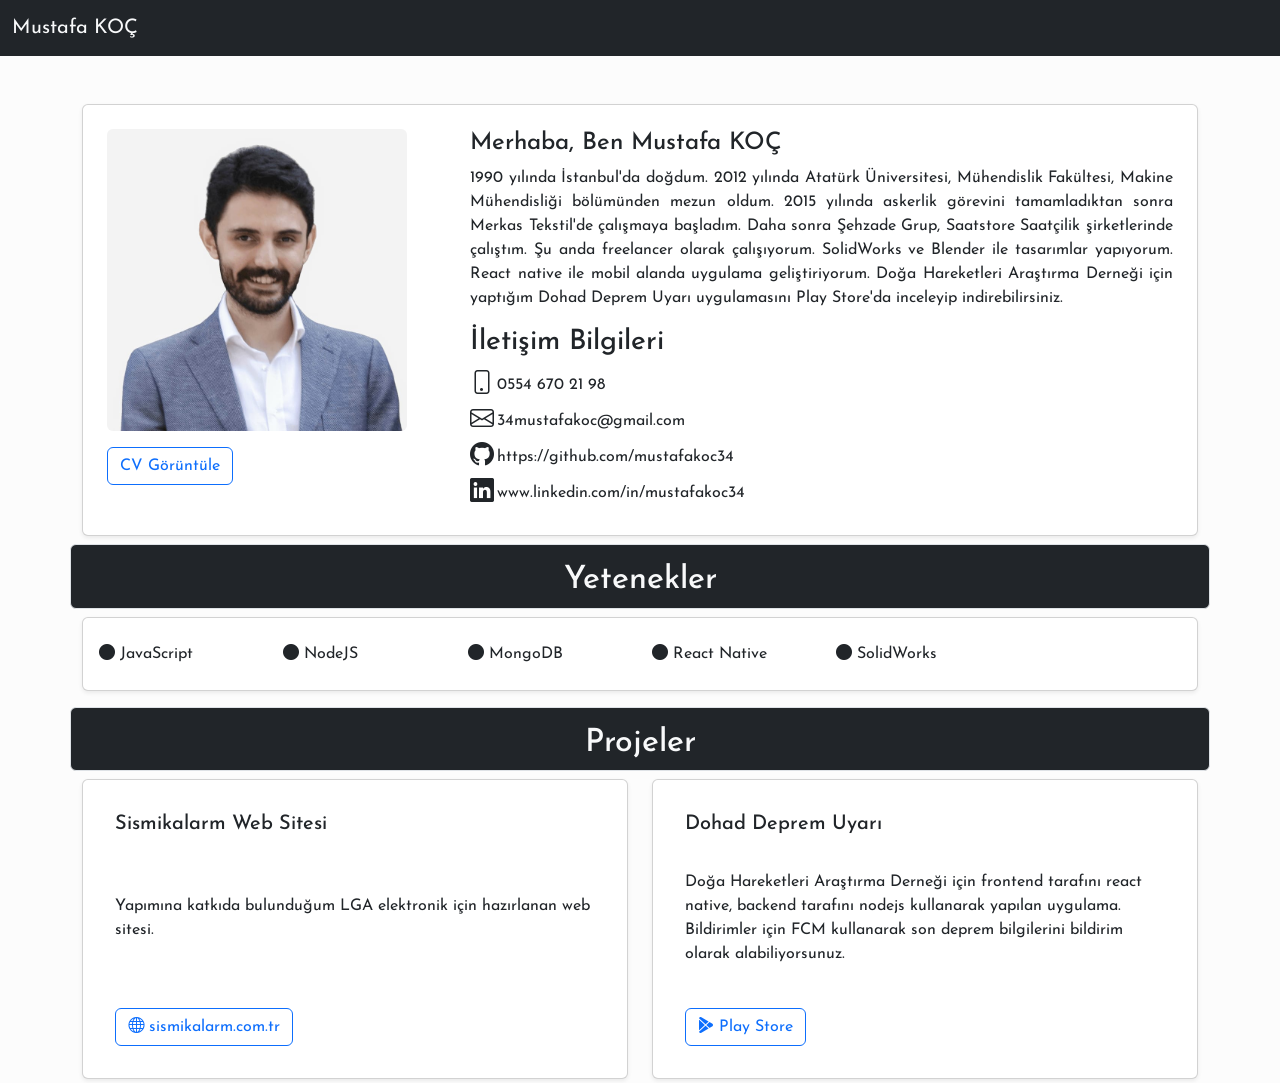
==== index.html @ b3fc7841 "update" ====
<!DOCTYPE html>
<html lang="en">

<head>
    <meta charset="UTF-8">
    <meta http-equiv="X-UA-Compatible" content="IE=edge">
    <meta name="viewport" content="width=device-width, initial-scale=1.0">
    <link href="https://fonts.googleapis.com/css2?family=Josefin+Sans&display=swap" rel="stylesheet">
    <link rel="stylesheet" href="https://cdn.jsdelivr.net/npm/bootstrap@5.2.3/dist/css/bootstrap.min.css">
    <link rel="stylesheet" href="https://cdn.jsdelivr.net/npm/bootstrap-icons@1.10.5/font/bootstrap-icons.css">
    <link rel="stylesheet" href="style.css">
    <title>Mustafa Koç | Portfolyo</title>
</head>

<body>
    <nav class="navbar navbar-expand-lg bg-dark">
        <div class="container-fluid">
            <a class="navbar-brand text-light" href="#">Mustafa KOÇ</a>
        </div>
    </nav>
    <div class="container">
        <div class="row mt-5">
            <div class="col-sm-12 col-lg-12">
                <div class="card shadow-sm mb-2 p-4 bg-body rounded" style="max-width: 100%; min-height:400px ">
                    <div class="row">
                        <div class="col-md-4">
                            <img src="./img/pp-3.jpeg" class="img-fluid rounded bg-white" alt="profil"
                                style="width: 300px;">
                            <a href="./Profile.pdf"
                                class="btn btn-outline-primary mt-3 mb-3 text-decoration-none text-center">CV
                                Görüntüle
                            </a>
                        </div>
                        <div class="col-md-8">
                            <div >
                                <h4 class="card-title">Merhaba, Ben Mustafa KOÇ</h4>
                                <p class="card-text" style="text-align: justify;">
                                    1990 yılında İstanbul'da doğdum. 2012
                                    yılında Atatürk
                                    Üniversitesi,
                                    Mühendislik Fakültesi,
                                    Makine Mühendisliği bölümünden mezun oldum. 2015 yılında askerlik görevini
                                    tamamladıktan
                                    sonra Merkas Tekstil'de çalışmaya başladım. Daha sonra Şehzade Grup,
                                    Saatstore
                                    Saatçilik
                                    şirketlerinde çalıştım. Şu anda freelancer olarak çalışıyorum.
                                    SolidWorks ve Blender ile tasarımlar yapıyorum. React native ile
                                    mobil alanda uygulama geliştiriyorum.
                                    Doğa
                                    Hareketleri
                                    Araştırma Derneği için
                                    yaptığım Dohad Deprem Uyarı uygulamasını Play Store'da inceleyip
                                    indirebilirsiniz.
                                </p>
                                <h3 class="mt-2">İletişim Bilgileri</h3>
                                <div class="col-sm-3 col-md-12 d-flex align-items-center">
                                    <i class="bi bi-phone" style="font-size: x-large; padding-right:3px;"></i>
                                    <span>0554 670 21 98</span>
                                </div>
                                <div class="col-sm-3 col-md-12 d-flex align-items-center">
                                    <i class="bi bi-envelope" style="font-size: x-large; padding-right:3px;"></i>
                                    <span>34mustafakoc@gmail.com</span>
                                </div>
                                <div class="col-sm-3 col-md-12 d-flex align-items-center">
                                    <i class="bi bi-github" style="font-size: x-large; padding-right:3px;"></i>
                                    <span>https://github.com/mustafakoc34</span>
                                </div>
                                <div class="col-sm-3 col-md-12 d-flex align-items-center">
                                    <i class="bi bi-linkedin" style="font-size: x-large; padding-right:3px;"></i>
                                    <span>www.linkedin.com/in/mustafakoc34</span>
                                </div>
                            </div>
                        </div>
                    </div>
                </div>
            </div>
            <div class="col-sm-12 col-lg-12">
                <div class="row">
                    <div class="border bg-dark text-light rounded mb-2 pt-3 d-flex justify-content-center">
                        <h2>Yetenekler</h2>
                    </div>
                    <div class="col-sm-12">
                        <div class="card shadow-sm p-3 mb-3 bg-body rounded">
                            <div class="row">

                                <div class="col-sm-12 col-lg-2 my-2">
                                    <i class="bi bi-circle-fill"></i>
                                    <span>JavaScript</span>
                                </div>
                                <div class="col-sm-12 col-lg-2 my-2">
                                    <i class="bi bi-circle-fill"></i>
                                    <span>NodeJS</span>
                                </div>
                                <div class="col-sm-12 col-lg-2 my-2">
                                    <i class="bi bi-circle-fill"></i>
                                    <span>MongoDB</span>
                                </div>
                                <div class="col-sm-12 col-lg-2 my-2">
                                    <i class="bi bi-circle-fill"></i>
                                    <span>React Native</span>
                                </div>
                                <div class="col-sm-12 col-lg-2 my-2">
                                    <i class="bi bi-circle-fill"></i>
                                    <span>SolidWorks</span>
                                </div>
                            </div>
                            
                        </div>

                    </div>

                    <div class="border bg-dark text-light rounded mb-2 pt-3 d-flex justify-content-center">
                        <h2>Projeler</h2>
                    </div>
                    <div class="col-sm-12 col-lg-6">
                        <div class="card shadow-sm p-3 mb-1 bg-body rounded" style="min-height:300px">
                            <div class="card-body d-flex align-content-between flex-wrap">
                                <h5 class="card-title">Sismikalarm Web Sitesi</h5>
                                <p class="card-text">Yapımına katkıda bulunduğum LGA elektronik için hazırlanan
                                    web sitesi.
                                </p>
                                <a href="https://sismikalarm.com.tr/" class="btn btn-outline-primary"><i
                                        class="bi bi-globe"></i> sismikalarm.com.tr</a>
                            </div>
                        </div>
                    </div>
                    <div class="col-sm-12 col-lg-6">
                        <div class="card shadow-sm p-3 mb-1 bg-body rounded" style="min-height:300px">
                            <div class="card-body d-flex align-content-between flex-wrap">
                                <h5 class="card-title">Dohad Deprem Uyarı</h5>
                                <p class="card-text">Doğa Hareketleri Araştırma Derneği için frontend tarafını
                                    react
                                    native,
                                    backend tarafını nodejs
                                    kullanarak yapılan uygulama.
                                    Bildirimler için FCM kullanarak son deprem bilgilerini bildirim olarak
                                    alabiliyorsunuz.
                                </p>
                                <a href="https://play.google.com/store/apps/details?id=com.dohadapp&gl=TR"
                                    class="btn btn-outline-primary"><i class="bi bi-google-play"></i> Play
                                    Store</a>
                            </div>
                        </div>
                    </div>
                </div>
            </div>
        </div>
    </div>
    <script src=" 	https://cdn.jsdelivr.net/npm/bootstrap@5.2.3/dist/js/bootstrap.bundle.min.js"></script>
</body>

</html>
---- style.css ----
body {
    margin: 0px;
    font-family: 'Josefin Sans', sans-serif;
    height: auto;
    background-color: rgb(252, 252, 252);
    
}
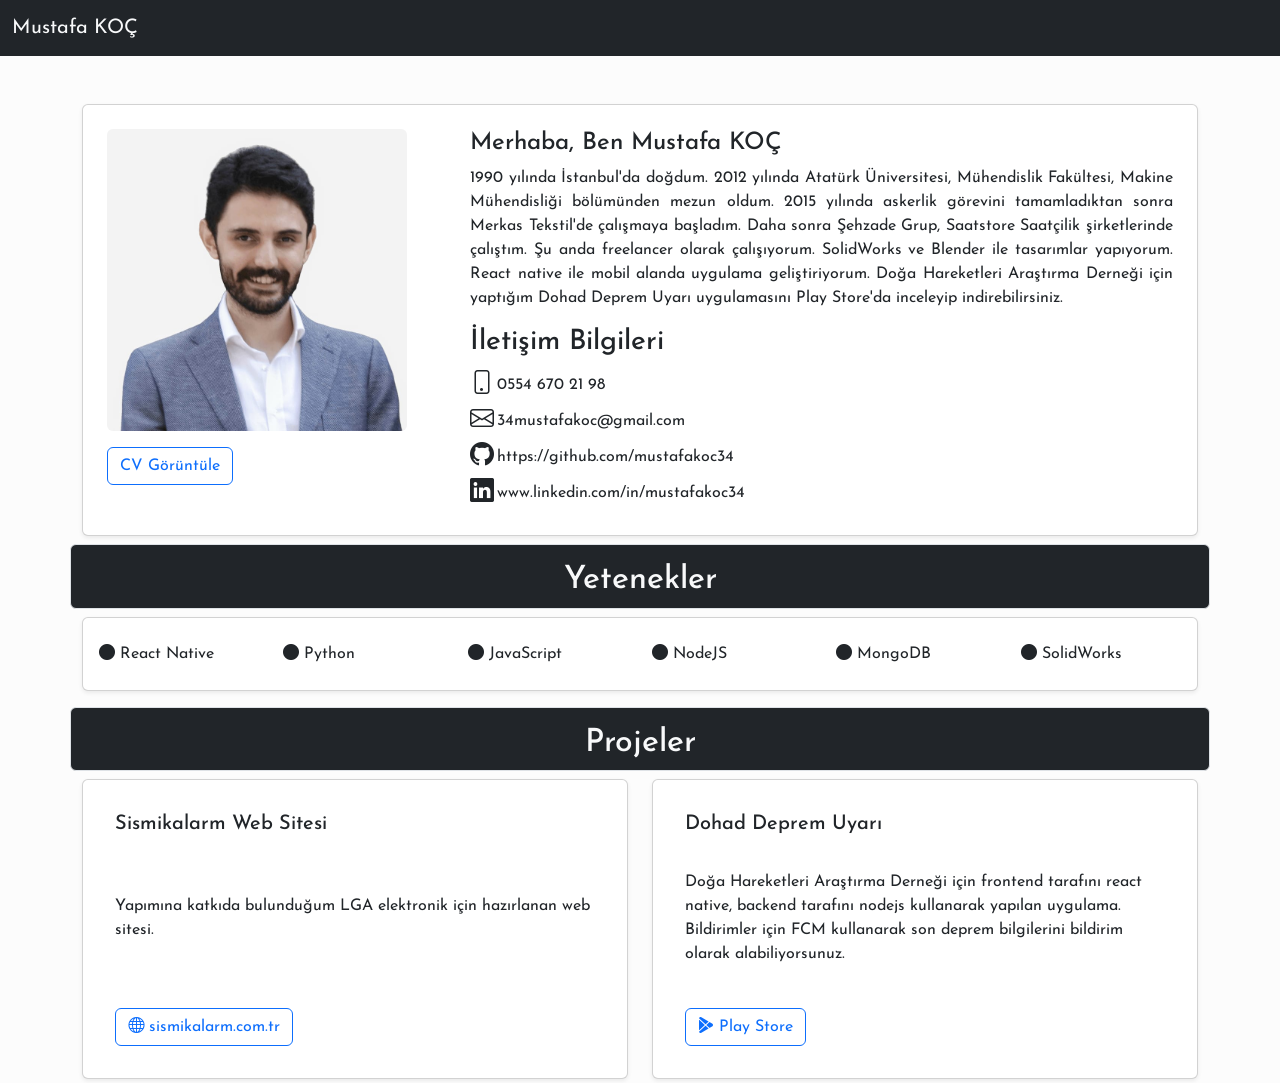
==== commit 1c334951: "update" ====
--- a/index.html
+++ b/index.html
@@ -86,6 +86,14 @@
 
                                 <div class="col-sm-12 col-lg-2 my-2">
                                     <i class="bi bi-circle-fill"></i>
+                                    <span>React Native</span>
+                                </div>
+                                <div class="col-sm-12 col-lg-2 my-2">
+                                    <i class="bi bi-circle-fill"></i>
+                                    <span>Python</span>
+                                </div>
+                                <div class="col-sm-12 col-lg-2 my-2">
+                                    <i class="bi bi-circle-fill"></i>
                                     <span>JavaScript</span>
                                 </div>
                                 <div class="col-sm-12 col-lg-2 my-2">
@@ -95,10 +103,6 @@
                                 <div class="col-sm-12 col-lg-2 my-2">
                                     <i class="bi bi-circle-fill"></i>
                                     <span>MongoDB</span>
-                                </div>
-                                <div class="col-sm-12 col-lg-2 my-2">
-                                    <i class="bi bi-circle-fill"></i>
-                                    <span>React Native</span>
                                 </div>
                                 <div class="col-sm-12 col-lg-2 my-2">
                                     <i class="bi bi-circle-fill"></i>
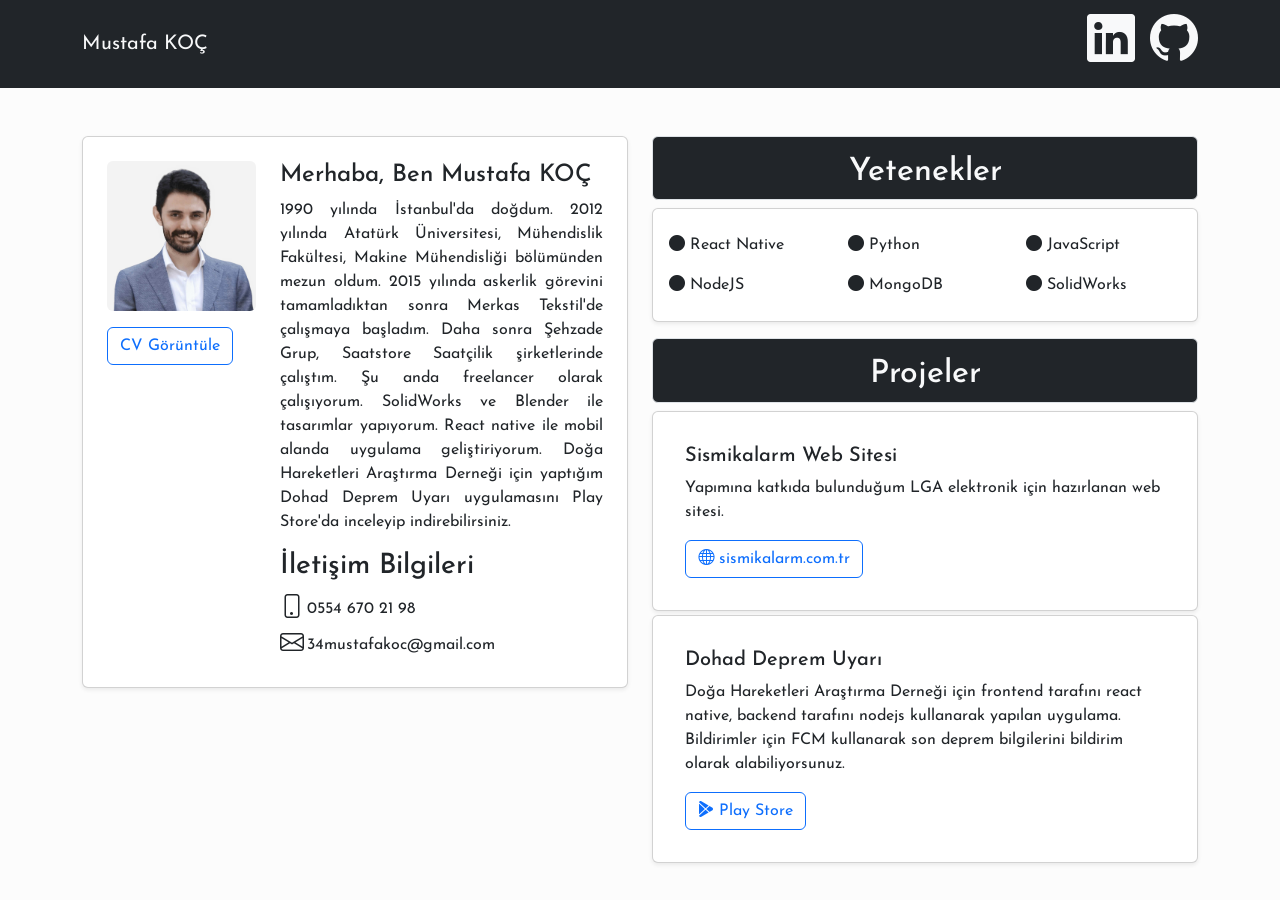
==== commit 201ca942: "update" ====
--- a/index.html
+++ b/index.html
@@ -14,15 +14,26 @@
 
 <body>
     <nav class="navbar navbar-expand-lg bg-dark">
-        <div class="container-fluid">
+        <div class="container">
             <a class="navbar-brand text-light" href="#">Mustafa KOÇ</a>
+            <div>
+                <a href="https://www.linkedin.com/in/mustafakoc34" target="_blank" class="link-dark text-light"
+                    style="margin-right:10px; text-decoration: none;">
+                    <i class="bi bi-linkedin" style="font-size: xxx-large"></i>
+                </a>
+                <a href="https://github.com/mustafakoc34" target="_blank" class="link-dark text-light"
+                    style="text-decoration: none;">
+                    <i class="bi bi-github" style="font-size: xxx-large;"></i>
+                </a>
+            </div>
         </div>
     </nav>
     <div class="container">
         <div class="row mt-5">
-            <div class="col-sm-12 col-lg-12">
+            <div class="col-sm-12 col-lg-6">
                 <div class="card shadow-sm mb-2 p-4 bg-body rounded" style="max-width: 100%; min-height:400px ">
                     <div class="row">
+
                         <div class="col-md-4">
                             <img src="./img/pp-3.jpeg" class="img-fluid rounded bg-white" alt="profil"
                                 style="width: 300px;">
@@ -32,7 +43,7 @@
                             </a>
                         </div>
                         <div class="col-md-8">
-                            <div >
+                            <div>
                                 <h4 class="card-title">Merhaba, Ben Mustafa KOÇ</h4>
                                 <p class="card-text" style="text-align: justify;">
                                     1990 yılında İstanbul'da doğdum. 2012
@@ -62,63 +73,53 @@
                                     <i class="bi bi-envelope" style="font-size: x-large; padding-right:3px;"></i>
                                     <span>34mustafakoc@gmail.com</span>
                                 </div>
-                                <div class="col-sm-3 col-md-12 d-flex align-items-center">
-                                    <i class="bi bi-github" style="font-size: x-large; padding-right:3px;"></i>
-                                    <span>https://github.com/mustafakoc34</span>
-                                </div>
-                                <div class="col-sm-3 col-md-12 d-flex align-items-center">
-                                    <i class="bi bi-linkedin" style="font-size: x-large; padding-right:3px;"></i>
-                                    <span>www.linkedin.com/in/mustafakoc34</span>
-                                </div>
+
                             </div>
                         </div>
                     </div>
                 </div>
             </div>
-            <div class="col-sm-12 col-lg-12">
+            <div class="col-sm-12 col-lg-6">
                 <div class="row">
-                    <div class="border bg-dark text-light rounded mb-2 pt-3 d-flex justify-content-center">
-                        <h2>Yetenekler</h2>
-                    </div>
                     <div class="col-sm-12">
+                        <div class="border bg-dark text-light rounded mb-2 pt-3 d-flex justify-content-center">
+                            <h2>Yetenekler</h2>
+                        </div>
                         <div class="card shadow-sm p-3 mb-3 bg-body rounded">
                             <div class="row">
 
-                                <div class="col-sm-12 col-lg-2 my-2">
+                                <div class="col-sm-12 col-lg-4 my-2">
                                     <i class="bi bi-circle-fill"></i>
                                     <span>React Native</span>
                                 </div>
-                                <div class="col-sm-12 col-lg-2 my-2">
+                                <div class="col-sm-12 col-lg-4 my-2">
                                     <i class="bi bi-circle-fill"></i>
                                     <span>Python</span>
                                 </div>
-                                <div class="col-sm-12 col-lg-2 my-2">
+                                <div class="col-sm-12 col-lg-4 my-2">
                                     <i class="bi bi-circle-fill"></i>
                                     <span>JavaScript</span>
                                 </div>
-                                <div class="col-sm-12 col-lg-2 my-2">
+                                <div class="col-sm-12 col-lg-4 my-2">
                                     <i class="bi bi-circle-fill"></i>
                                     <span>NodeJS</span>
                                 </div>
-                                <div class="col-sm-12 col-lg-2 my-2">
+                                <div class="col-sm-12 col-lg-4 my-2">
                                     <i class="bi bi-circle-fill"></i>
                                     <span>MongoDB</span>
                                 </div>
-                                <div class="col-sm-12 col-lg-2 my-2">
+                                <div class="col-sm-12 col-lg-4 my-2">
                                     <i class="bi bi-circle-fill"></i>
                                     <span>SolidWorks</span>
                                 </div>
                             </div>
-                            
                         </div>
-
                     </div>
-
-                    <div class="border bg-dark text-light rounded mb-2 pt-3 d-flex justify-content-center">
-                        <h2>Projeler</h2>
-                    </div>
-                    <div class="col-sm-12 col-lg-6">
-                        <div class="card shadow-sm p-3 mb-1 bg-body rounded" style="min-height:300px">
+                    <div class="col-sm-12 col-lg-12">
+                        <div class="border bg-dark text-light rounded mb-2 pt-3 d-flex justify-content-center">
+                            <h2>Projeler</h2>
+                        </div>
+                        <div class="card shadow-sm p-3 mb-1 bg-body rounded" style="min-height:200px">
                             <div class="card-body d-flex align-content-between flex-wrap">
                                 <h5 class="card-title">Sismikalarm Web Sitesi</h5>
                                 <p class="card-text">Yapımına katkıda bulunduğum LGA elektronik için hazırlanan
@@ -128,9 +129,7 @@
                                         class="bi bi-globe"></i> sismikalarm.com.tr</a>
                             </div>
                         </div>
-                    </div>
-                    <div class="col-sm-12 col-lg-6">
-                        <div class="card shadow-sm p-3 mb-1 bg-body rounded" style="min-height:300px">
+                        <div class="card shadow-sm p-3 mb-1 bg-body rounded" style="min-height:200px">
                             <div class="card-body d-flex align-content-between flex-wrap">
                                 <h5 class="card-title">Dohad Deprem Uyarı</h5>
                                 <p class="card-text">Doğa Hareketleri Araştırma Derneği için frontend tarafını
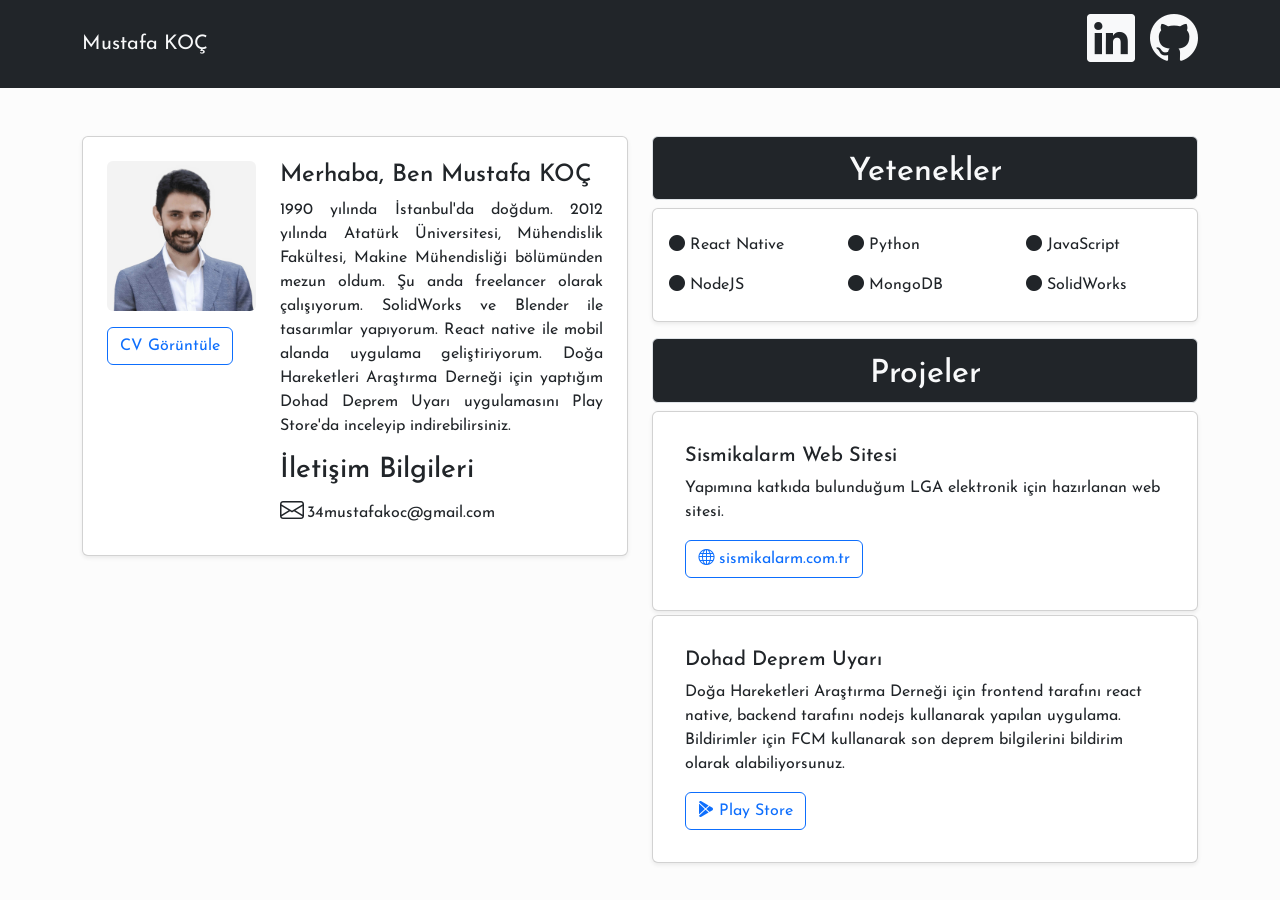
==== commit 8504eee2: "update" ====
--- a/index.html
+++ b/index.html
@@ -50,12 +50,7 @@
                                     yılında Atatürk
                                     Üniversitesi,
                                     Mühendislik Fakültesi,
-                                    Makine Mühendisliği bölümünden mezun oldum. 2015 yılında askerlik görevini
-                                    tamamladıktan
-                                    sonra Merkas Tekstil'de çalışmaya başladım. Daha sonra Şehzade Grup,
-                                    Saatstore
-                                    Saatçilik
-                                    şirketlerinde çalıştım. Şu anda freelancer olarak çalışıyorum.
+                                    Makine Mühendisliği bölümünden mezun oldum. Şu anda freelancer olarak çalışıyorum.
                                     SolidWorks ve Blender ile tasarımlar yapıyorum. React native ile
                                     mobil alanda uygulama geliştiriyorum.
                                     Doğa
@@ -65,10 +60,7 @@
                                     indirebilirsiniz.
                                 </p>
                                 <h3 class="mt-2">İletişim Bilgileri</h3>
-                                <div class="col-sm-3 col-md-12 d-flex align-items-center">
-                                    <i class="bi bi-phone" style="font-size: x-large; padding-right:3px;"></i>
-                                    <span>0554 670 21 98</span>
-                                </div>
+                                
                                 <div class="col-sm-3 col-md-12 d-flex align-items-center">
                                     <i class="bi bi-envelope" style="font-size: x-large; padding-right:3px;"></i>
                                     <span>34mustafakoc@gmail.com</span>
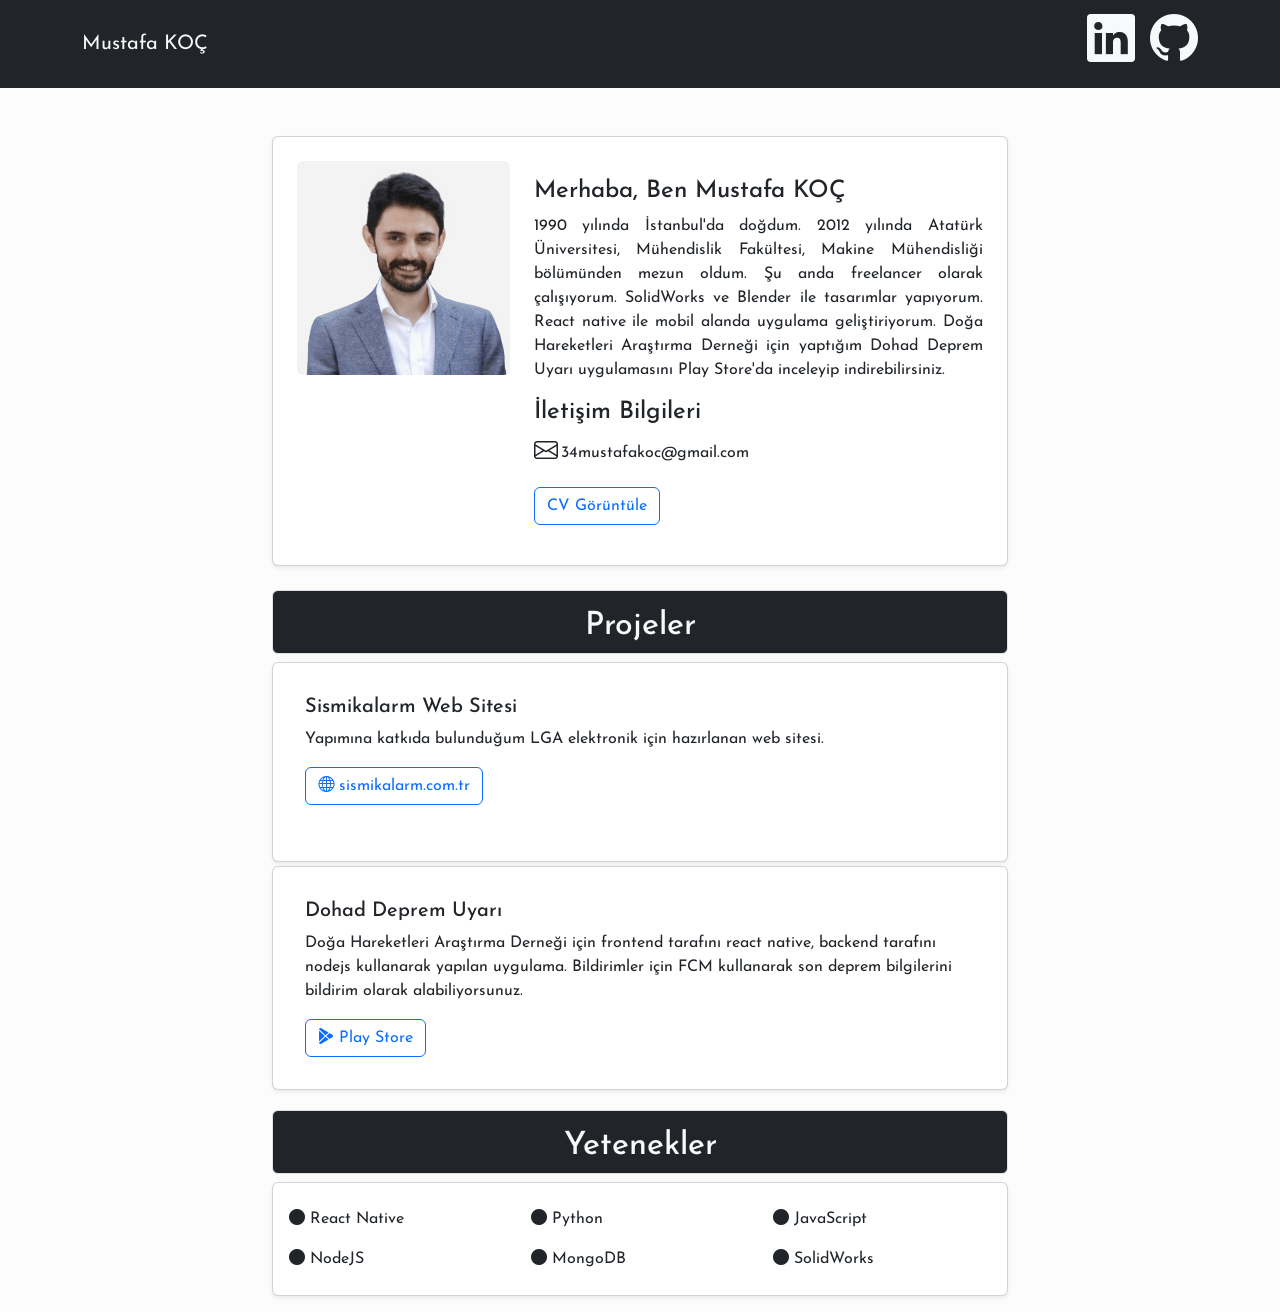
==== commit 68b28aec: "." ====
--- a/index.html
+++ b/index.html
@@ -30,21 +30,18 @@
     </nav>
     <div class="container">
         <div class="row mt-5">
-            <div class="col-sm-12 col-lg-6">
+            <div class="col-sm-8 offset-sm-2">
                 <div class="card shadow-sm mb-2 p-4 bg-body rounded" style="max-width: 100%; min-height:400px ">
                     <div class="row">
 
                         <div class="col-md-4">
                             <img src="./img/pp-3.jpeg" class="img-fluid rounded bg-white" alt="profil"
                                 style="width: 300px;">
-                            <a href="./Profile.pdf"
-                                class="btn btn-outline-primary mt-3 mb-3 text-decoration-none text-center">CV
-                                Görüntüle
-                            </a>
+                            
                         </div>
                         <div class="col-md-8">
                             <div>
-                                <h4 class="card-title">Merhaba, Ben Mustafa KOÇ</h4>
+                                <h4 class="card-title mt-3">Merhaba, Ben Mustafa KOÇ</h4>
                                 <p class="card-text" style="text-align: justify;">
                                     1990 yılında İstanbul'da doğdum. 2012
                                     yılında Atatürk
@@ -59,22 +56,59 @@
                                     yaptığım Dohad Deprem Uyarı uygulamasını Play Store'da inceleyip
                                     indirebilirsiniz.
                                 </p>
-                                <h3 class="mt-2">İletişim Bilgileri</h3>
+                                <h4 class="mt-2">İletişim Bilgileri</h4>
                                 
                                 <div class="col-sm-3 col-md-12 d-flex align-items-center">
                                     <i class="bi bi-envelope" style="font-size: x-large; padding-right:3px;"></i>
                                     <span>34mustafakoc@gmail.com</span>
+                                    
                                 </div>
+                                <a href="./Profile.pdf"
+                                class="btn btn-outline-primary mt-3 mb-3 text-decoration-none text-center">CV
+                                Görüntüle
+                            </a>
 
                             </div>
                         </div>
                     </div>
                 </div>
             </div>
-            <div class="col-sm-12 col-lg-6">
+            <div class="col-sm-8 offset-sm-2">
                 <div class="row">
+                    
                     <div class="col-sm-12">
-                        <div class="border bg-dark text-light rounded mb-2 pt-3 d-flex justify-content-center">
+                        <div class="border bg-dark text-light rounded mb-2 mt-3 pt-3 d-flex justify-content-center">
+                            <h2>Projeler</h2>
+                        </div>
+                        <div class="card shadow-sm p-3 mb-1 bg-body rounded" style="min-height:200px">
+                            <div class="card-body align-content-between flex-wrap">
+                                <h5 class="card-title">Sismikalarm Web Sitesi</h5>
+                                <p class="card-text">Yapımına katkıda bulunduğum LGA elektronik için hazırlanan
+                                    web sitesi.
+                                </p>
+                                <a href="https://sismikalarm.com.tr/" class="btn btn-outline-primary"><i
+                                        class="bi bi-globe"></i> sismikalarm.com.tr</a>
+                            </div>
+                        </div>
+                        <div class="card shadow-sm p-3 mb-1 bg-body rounded" style="min-height:200px">
+                            <div class="card-body d-flex align-content-between flex-wrap">
+                                <h5 class="card-title">Dohad Deprem Uyarı</h5>
+                                <p class="card-text">Doğa Hareketleri Araştırma Derneği için frontend tarafını
+                                    react
+                                    native,
+                                    backend tarafını nodejs
+                                    kullanarak yapılan uygulama.
+                                    Bildirimler için FCM kullanarak son deprem bilgilerini bildirim olarak
+                                    alabiliyorsunuz.
+                                </p>
+                                <a href="https://play.google.com/store/apps/details?id=com.dohadapp&gl=TR"
+                                    class="btn btn-outline-primary"><i class="bi bi-google-play"></i> Play
+                                    Store</a>
+                            </div>
+                        </div>
+                    </div>
+                    <div class="col-sm-12">
+                        <div class="border bg-dark text-light rounded mb-2 mt-3 pt-3 d-flex justify-content-center">
                             <h2>Yetenekler</h2>
                         </div>
                         <div class="card shadow-sm p-3 mb-3 bg-body rounded">
@@ -107,37 +141,6 @@
                             </div>
                         </div>
                     </div>
-                    <div class="col-sm-12 col-lg-12">
-                        <div class="border bg-dark text-light rounded mb-2 pt-3 d-flex justify-content-center">
-                            <h2>Projeler</h2>
-                        </div>
-                        <div class="card shadow-sm p-3 mb-1 bg-body rounded" style="min-height:200px">
-                            <div class="card-body d-flex align-content-between flex-wrap">
-                                <h5 class="card-title">Sismikalarm Web Sitesi</h5>
-                                <p class="card-text">Yapımına katkıda bulunduğum LGA elektronik için hazırlanan
-                                    web sitesi.
-                                </p>
-                                <a href="https://sismikalarm.com.tr/" class="btn btn-outline-primary"><i
-                                        class="bi bi-globe"></i> sismikalarm.com.tr</a>
-                            </div>
-                        </div>
-                        <div class="card shadow-sm p-3 mb-1 bg-body rounded" style="min-height:200px">
-                            <div class="card-body d-flex align-content-between flex-wrap">
-                                <h5 class="card-title">Dohad Deprem Uyarı</h5>
-                                <p class="card-text">Doğa Hareketleri Araştırma Derneği için frontend tarafını
-                                    react
-                                    native,
-                                    backend tarafını nodejs
-                                    kullanarak yapılan uygulama.
-                                    Bildirimler için FCM kullanarak son deprem bilgilerini bildirim olarak
-                                    alabiliyorsunuz.
-                                </p>
-                                <a href="https://play.google.com/store/apps/details?id=com.dohadapp&gl=TR"
-                                    class="btn btn-outline-primary"><i class="bi bi-google-play"></i> Play
-                                    Store</a>
-                            </div>
-                        </div>
-                    </div>
                 </div>
             </div>
         </div>
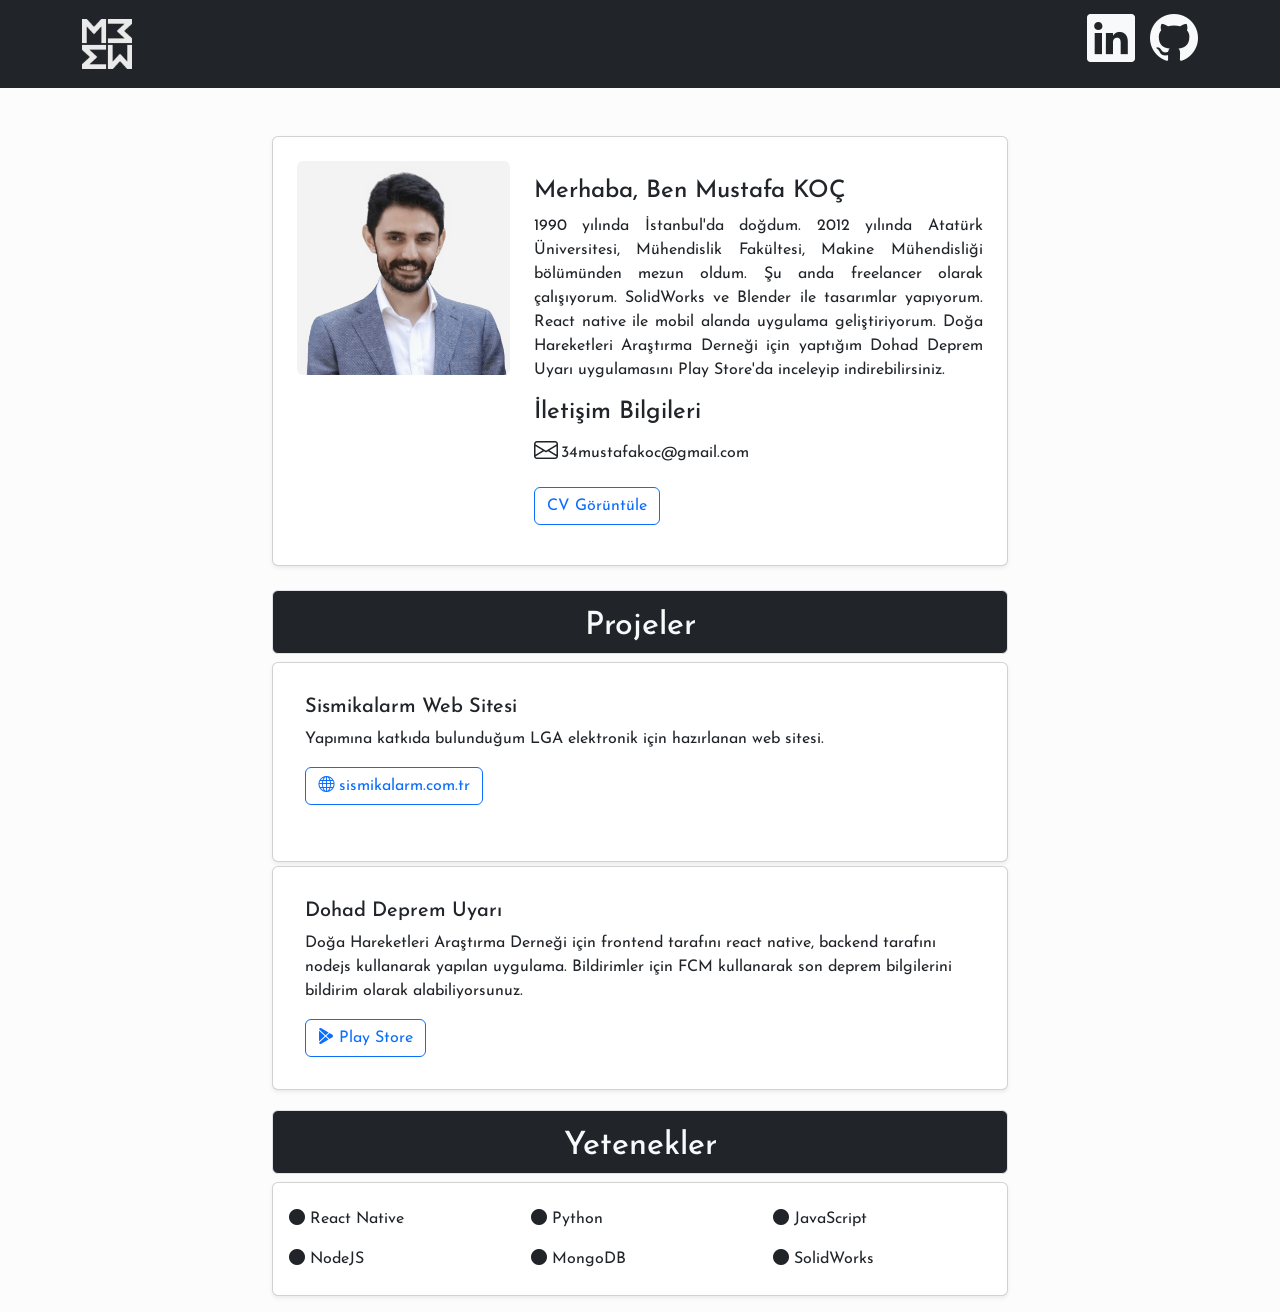
==== commit 948a3d36: "update" ====
--- a/index.html
+++ b/index.html
@@ -9,13 +9,15 @@
     <link rel="stylesheet" href="https://cdn.jsdelivr.net/npm/bootstrap@5.2.3/dist/css/bootstrap.min.css">
     <link rel="stylesheet" href="https://cdn.jsdelivr.net/npm/bootstrap-icons@1.10.5/font/bootstrap-icons.css">
     <link rel="stylesheet" href="style.css">
+    <link rel="icon" type="image/x-icon" href="./mylogo.png">
     <title>Mustafa Koç | Portfolyo</title>
 </head>
 
 <body>
     <nav class="navbar navbar-expand-lg bg-dark">
         <div class="container">
-            <a class="navbar-brand text-light" href="#">Mustafa KOÇ</a>
+            <!-- <a class="navbar-brand text-light" href="#">Mustafa KOÇ</a> -->
+            <img src="./mylogo.png" alt="logo" width="50px">
             <div>
                 <a href="https://www.linkedin.com/in/mustafakoc34" target="_blank" class="link-dark text-light"
                     style="margin-right:10px; text-decoration: none;">
@@ -37,7 +39,7 @@
                         <div class="col-md-4">
                             <img src="./img/pp-3.jpeg" class="img-fluid rounded bg-white" alt="profil"
                                 style="width: 300px;">
-                            
+
                         </div>
                         <div class="col-md-8">
                             <div>
@@ -57,16 +59,16 @@
                                     indirebilirsiniz.
                                 </p>
                                 <h4 class="mt-2">İletişim Bilgileri</h4>
-                                
+
                                 <div class="col-sm-3 col-md-12 d-flex align-items-center">
                                     <i class="bi bi-envelope" style="font-size: x-large; padding-right:3px;"></i>
                                     <span>34mustafakoc@gmail.com</span>
-                                    
+
                                 </div>
                                 <a href="./Profile.pdf"
-                                class="btn btn-outline-primary mt-3 mb-3 text-decoration-none text-center">CV
-                                Görüntüle
-                            </a>
+                                    class="btn btn-outline-primary mt-3 mb-3 text-decoration-none text-center">CV
+                                    Görüntüle
+                                </a>
 
                             </div>
                         </div>
@@ -75,7 +77,7 @@
             </div>
             <div class="col-sm-8 offset-sm-2">
                 <div class="row">
-                    
+
                     <div class="col-sm-12">
                         <div class="border bg-dark text-light rounded mb-2 mt-3 pt-3 d-flex justify-content-center">
                             <h2>Projeler</h2>
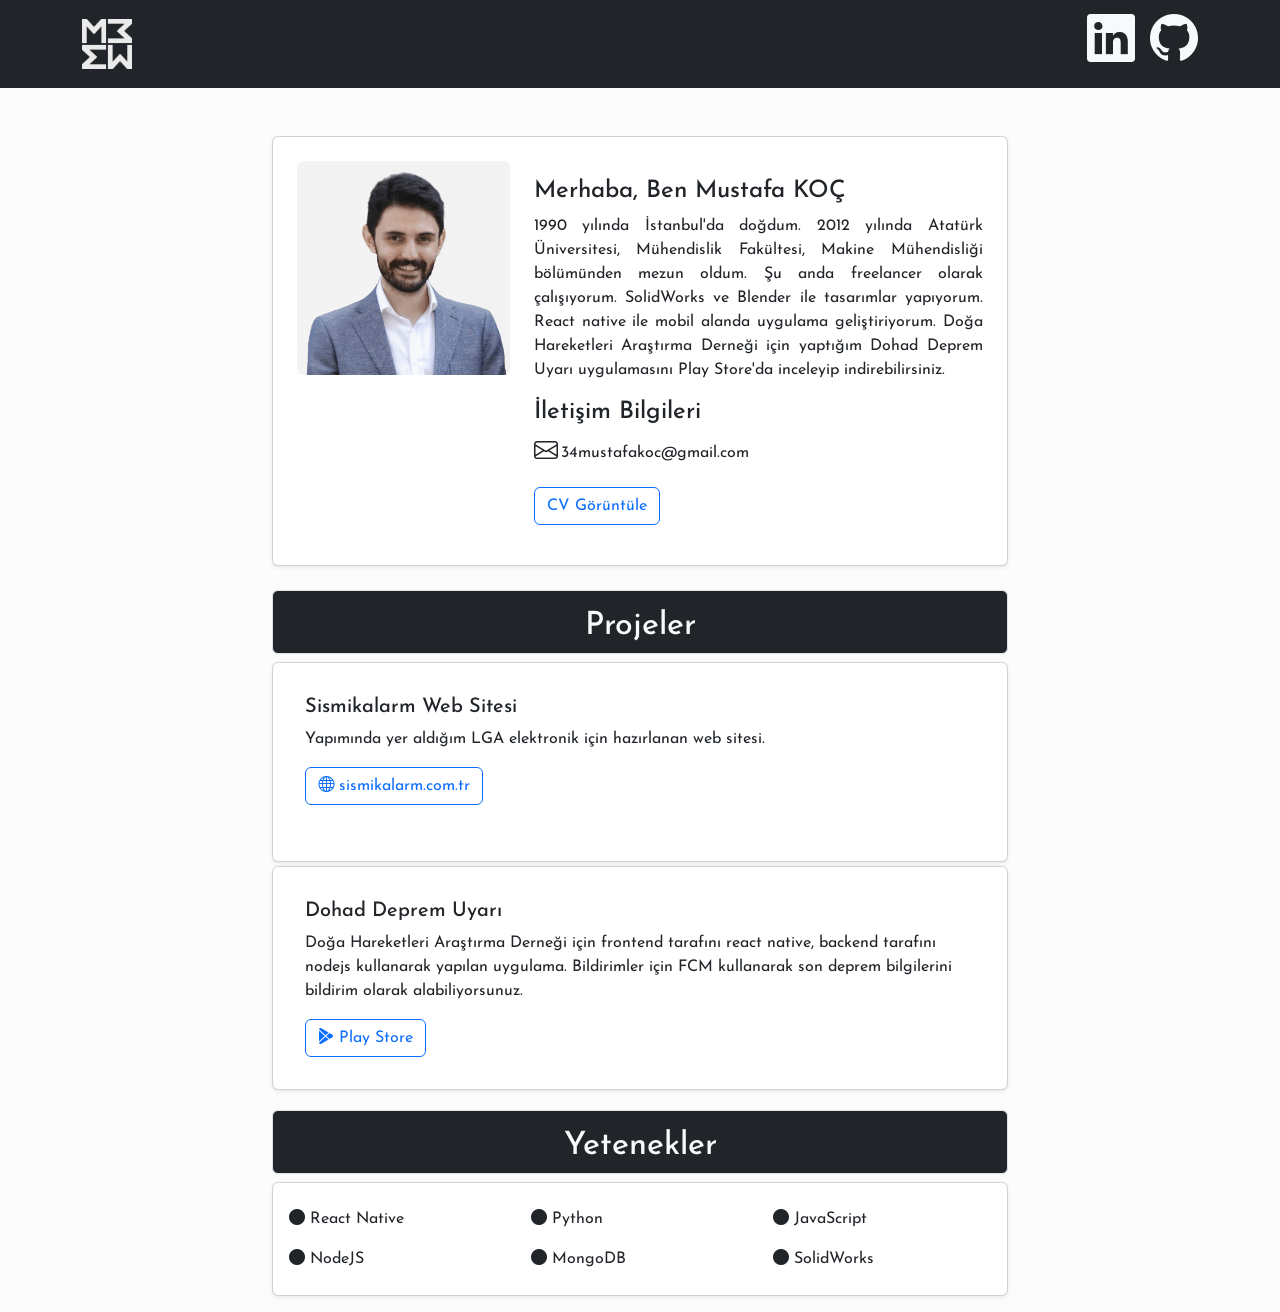
==== commit a1eb0e87: "Update index.html" ====
--- a/index.html
+++ b/index.html
@@ -85,7 +85,7 @@
                         <div class="card shadow-sm p-3 mb-1 bg-body rounded" style="min-height:200px">
                             <div class="card-body align-content-between flex-wrap">
                                 <h5 class="card-title">Sismikalarm Web Sitesi</h5>
-                                <p class="card-text">Yapımına katkıda bulunduğum LGA elektronik için hazırlanan
+                                <p class="card-text">Yapımında yer aldığım LGA elektronik için hazırlanan
                                     web sitesi.
                                 </p>
                                 <a href="https://sismikalarm.com.tr/" class="btn btn-outline-primary"><i
@@ -150,4 +150,4 @@
     <script src=" 	https://cdn.jsdelivr.net/npm/bootstrap@5.2.3/dist/js/bootstrap.bundle.min.js"></script>
 </body>
 
-</html>+</html>
